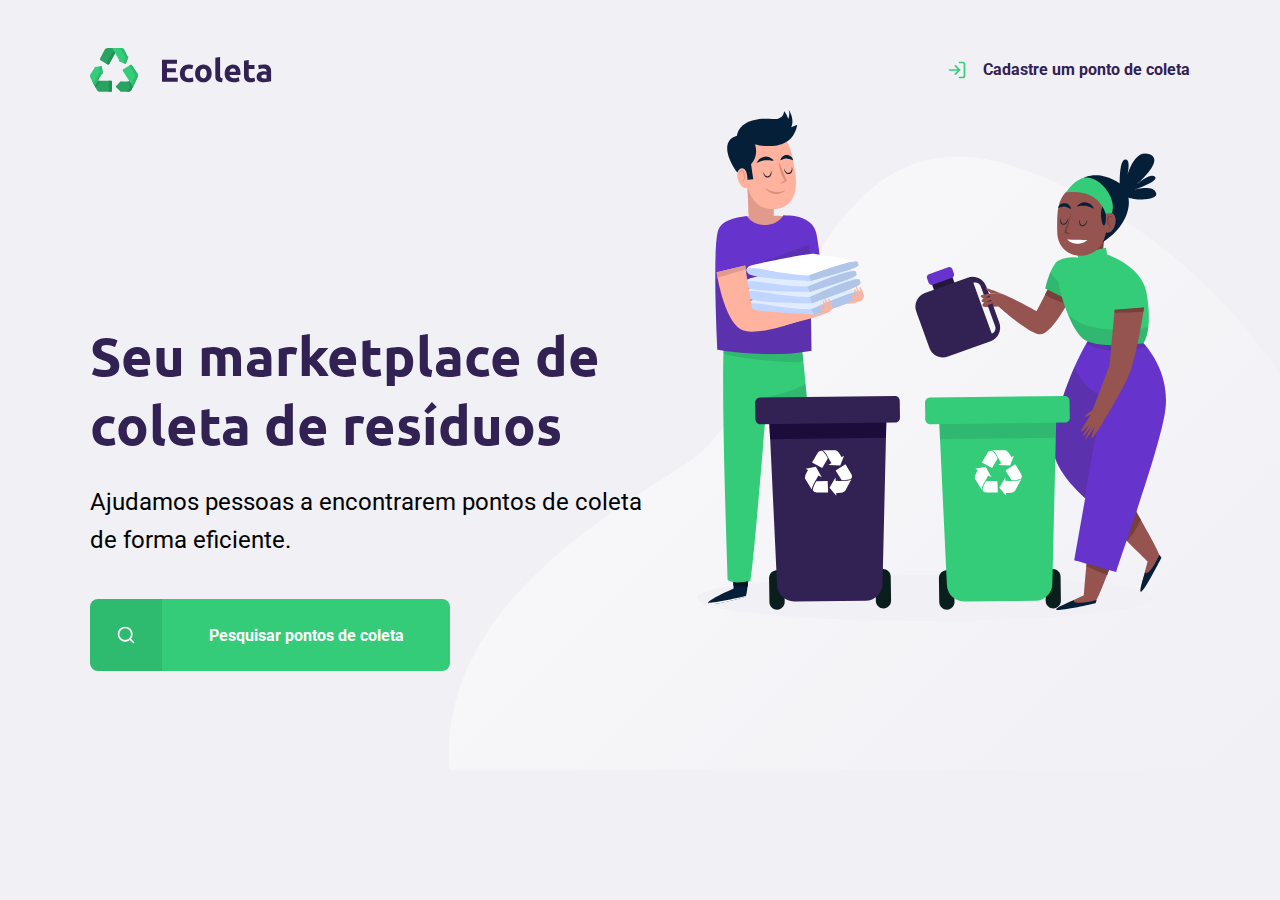
==== index.html @ 27cff9d1 "html e css da página principal do Ecoleta" ====
<!DOCTYPE html>
<html lang="pt-br">
<head>
    <meta charset="UTF-8">
    <meta name="viewport" content="width=device-width, initial-scale=1.0">
    <title>Ecoleta</title>

    <link href="https://fonts.googleapis.com/css2?family=Roboto&family=Ubuntu:wght@700&display=swap" rel="stylesheet">

    <link rel="stylesheet" href="/styles/main.css">

</head>
<body>

    <div id="page-home">

        <div class="content">
            <header>
                <img src="/assets/logo.svg" alt="Logomarca Ecoleta">    
                <a href="#">
                    <span></span>
                    Cadastre um ponto de coleta
                </a>
            </header>

            <main>
                <h1>Seu marketplace de coleta de resíduos</h1>
    
                <p>Ajudamos pessoas a encontrarem pontos de coleta de forma eficiente.</p>

                <a href="#">
                    <span></span>
                    <strong>Pesquisar pontos de coleta</strong>
                </a>
        
            </main>
    
    
        </div>    

    </div>


    
</body>
</html>
---- styles/main.css ----
:root { /* cria variáveis para utilizar em vários momentos*/
    --title-color: #322153; 
    --primary-color: #34cb79;
}

* { /* todos os seletores */
    margin: 0;
    padding: 0;
}

html {
    font-family: 'Roboto', sans-serif;
}

body {
    background: #f0f0f5;
    -webkit-font-smoothing: antialiased;
}

a {
    text-decoration: none;
}

h1, h2, h3, h4, h5, h6 {
    font-family: Ubuntu, sans-serif;
    color: var(--title-color);
}

#page-home {
    height: 100vh;

    background: url(../assets/home-background.svg) no-repeat;
    background-position: 35vw 110px;
}

#page-home .content {
    width: 90%;
    max-width: 1100px;
    height: 100%;

    margin: 0 auto;

    display: flex;
    flex-direction: column;
}

#page-home header {
    margin-top: 48px;

    display: flex;
    align-items: center;
    justify-content: space-between;
}

#page-home header a {
    display: flex;

    color: var(--title-color);
    font-weight: 700;
}

#page-home header a span {
    margin-right: 16px;
    display: flex;

    background-image: url('../assets/log-in.svg');

    width: 20px;
    height: 20px;
}

#page-home main {
    max-width: 560px;

    flex: 1;     /* ou height: 600px; mas não fica dinâmico */

    display: flex;
    flex-direction: column;
    justify-content: center;
}

#page-home main h1 {
    font-size: 54px;
}

#page-home main p {
    font-size: 24px;
    line-height: 38px;
    margin-top: 24px;
}

#page-home main a {
    width: 100%;
    max-width: 360px;
    height: 72px;

    border-radius: 8px;

    display: flex;
    align-items: center;

    margin-top: 40px;

    background-color: var(--primary-color);

    transition: 400ms;

    color: white;
}

#page-home main a:hover {
    background-color: #2fb86e;
}

#page-home main a span {
    width: 72px;
    height: 72px;

    border-top-left-radius: 8px;
    border-bottom-left-radius: 8px;

    background-color: rgba(0, 0, 0, 0.08);

    display: flex;
    align-items: center;
    justify-content: center;
}

#page-home main a span::after { /* cria um falso elemento */
    content: "";
    background-image: url('../assets/search.svg');

    width: 20px;
    height: 20px;
}

#page-home main a strong {
    flex: 1;
    color: white;
    text-align: center;
}

@media (max-width: 900px) {   /* responsivo */
    #page-home {
        background-position-x: 70vw;
    }

    #page-home .content {
        align-items: center;
        text-align: center;
    }

    #page-home header a {
        position: absolute;
        bottom: 35px;

        left: 50%;
        transform: translateX(-50%);
    }

    #page-home main {
        align-items: center;
    }
}
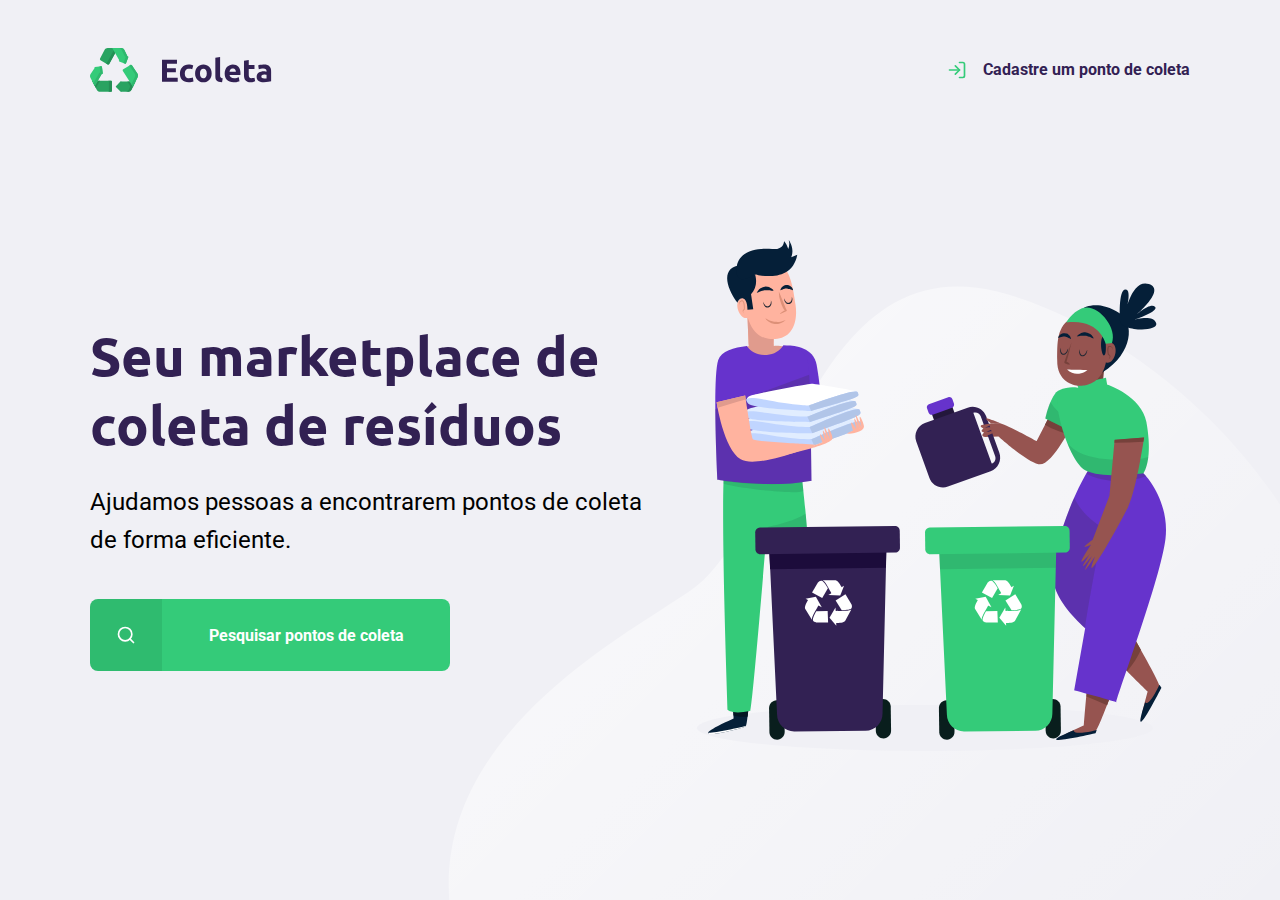
==== commit bd7b42e4: "Criar modal para a página de busca" ====
--- a/index.html
+++ b/index.html
@@ -7,8 +7,12 @@
 
     <link href="https://fonts.googleapis.com/css2?family=Roboto&family=Ubuntu:wght@700&display=swap" rel="stylesheet">
 
-    <link rel="stylesheet" href="/styles/main.css">
+    <link rel="stylesheet" href="styles/main.css">
+    <link rel="stylesheet" href="styles/home.css">
+    <link rel="stylesheet" href="styles/modal.css">
 
+    <link rel="stylesheet" href="styles/responsive.css">
+    
 </head>
 <body>
 
@@ -16,7 +20,7 @@
 
         <div class="content">
             <header>
-                <img src="/assets/logo.svg" alt="Logomarca Ecoleta">    
+                <img src="assets/logo.svg" alt="Logomarca Ecoleta">    
                 <a href="#">
                     <span></span>
                     Cadastre um ponto de coleta
@@ -33,14 +37,28 @@
                     <strong>Pesquisar pontos de coleta</strong>
                 </a>
         
-            </main>
-    
-    
+            </main>    
         </div>    
-
     </div>
 
-
+    <div id="modal" class="hide">
+        <div class="content">
+            <div class="header">
+                <h1>Pontos de Coleta</h1>
+                <a href="#">Fechar</a>
+            </div>
+            <form action="">
+                <label for="search">Cidade</label>
+                <div class="search field">
+                    <input type="text" name="search">
+                    <button>
+                        <img src="assets/search.svg" alt="Buscar">
+                    </button>
+                </div>
+            </form>
+        </div>
+    </div>
     
+    <script src="scripts/index.js"></script>
 </body>
 </html>--- a/styles/main.css
+++ b/styles/main.css
@@ -6,6 +6,7 @@
 * { /* todos os seletores */
     margin: 0;
     padding: 0;
+    box-sizing: border-box;
 }
 
 html {
@@ -26,139 +27,3 @@
     color: var(--title-color);
 }
 
-#page-home {
-    height: 100vh;
-
-    background: url(../assets/home-background.svg) no-repeat;
-    background-position: 35vw 110px;
-}
-
-#page-home .content {
-    width: 90%;
-    max-width: 1100px;
-    height: 100%;
-
-    margin: 0 auto;
-
-    display: flex;
-    flex-direction: column;
-}
-
-#page-home header {
-    margin-top: 48px;
-
-    display: flex;
-    align-items: center;
-    justify-content: space-between;
-}
-
-#page-home header a {
-    display: flex;
-
-    color: var(--title-color);
-    font-weight: 700;
-}
-
-#page-home header a span {
-    margin-right: 16px;
-    display: flex;
-
-    background-image: url('../assets/log-in.svg');
-
-    width: 20px;
-    height: 20px;
-}
-
-#page-home main {
-    max-width: 560px;
-
-    flex: 1;     /* ou height: 600px; mas não fica dinâmico */
-
-    display: flex;
-    flex-direction: column;
-    justify-content: center;
-}
-
-#page-home main h1 {
-    font-size: 54px;
-}
-
-#page-home main p {
-    font-size: 24px;
-    line-height: 38px;
-    margin-top: 24px;
-}
-
-#page-home main a {
-    width: 100%;
-    max-width: 360px;
-    height: 72px;
-
-    border-radius: 8px;
-
-    display: flex;
-    align-items: center;
-
-    margin-top: 40px;
-
-    background-color: var(--primary-color);
-
-    transition: 400ms;
-
-    color: white;
-}
-
-#page-home main a:hover {
-    background-color: #2fb86e;
-}
-
-#page-home main a span {
-    width: 72px;
-    height: 72px;
-
-    border-top-left-radius: 8px;
-    border-bottom-left-radius: 8px;
-
-    background-color: rgba(0, 0, 0, 0.08);
-
-    display: flex;
-    align-items: center;
-    justify-content: center;
-}
-
-#page-home main a span::after { /* cria um falso elemento */
-    content: "";
-    background-image: url('../assets/search.svg');
-
-    width: 20px;
-    height: 20px;
-}
-
-#page-home main a strong {
-    flex: 1;
-    color: white;
-    text-align: center;
-}
-
-@media (max-width: 900px) {   /* responsivo */
-    #page-home {
-        background-position-x: 70vw;
-    }
-
-    #page-home .content {
-        align-items: center;
-        text-align: center;
-    }
-
-    #page-home header a {
-        position: absolute;
-        bottom: 35px;
-
-        left: 50%;
-        transform: translateX(-50%);
-    }
-
-    #page-home main {
-        align-items: center;
-    }
-}
--- a/styles/home.css
+++ b/styles/home.css
@@ -0,0 +1,113 @@
+#page-home {
+    height: 100vh;
+
+    background: url('../assets/home-background.svg') no-repeat;
+    background-position: 35vw bottom;
+}
+
+#page-home .content {
+    width: 90%;
+    max-width: 1100px;
+    height: 100%;
+
+    margin: 0 auto;
+
+    display: flex;
+    flex-direction: column;
+}
+
+#page-home header {
+    margin-top: 48px;
+
+    display: flex;
+    align-items: center;
+    justify-content: space-between;
+}
+
+#page-home header a {
+    display: flex;
+
+    color: var(--title-color);
+    font-weight: 700;
+}
+
+#page-home header a span {
+    margin-right: 16px;
+    display: flex;
+
+    background-image: url('../assets/log-in.svg');
+
+    width: 20px;
+    height: 20px;
+}
+
+#page-home main {
+    max-width: 560px;
+
+    flex: 1;     /* ou height: 600px; mas não fica dinâmico */
+
+    display: flex;
+    flex-direction: column;
+    justify-content: center;
+}
+
+#page-home main h1 {
+    font-size: 54px;
+}
+
+#page-home main p {
+    font-size: 24px;
+    line-height: 38px;
+    margin-top: 24px;
+}
+
+#page-home main a {
+    width: 100%;
+    max-width: 360px;
+    height: 72px;
+
+    border-radius: 8px;
+
+    display: flex;
+    align-items: center;
+
+    margin-top: 40px;
+
+    background-color: var(--primary-color);
+
+    transition: 400ms;
+
+    color: white;
+}
+
+#page-home main a:hover {
+    background-color: #2fb86e;
+}
+
+#page-home main a span {
+    width: 72px;
+    height: 72px;
+
+    border-top-left-radius: 8px;
+    border-bottom-left-radius: 8px;
+
+    background-color: rgba(0, 0, 0, 0.08);
+
+    display: flex;
+    align-items: center;
+    justify-content: center;
+}
+
+#page-home main a span::after { /* cria um falso elemento */
+    content: "";
+    background-image: url('../assets/search.svg');
+
+    width: 20px;
+    height: 20px;
+}
+
+#page-home main a strong {
+    flex: 1;
+    color: white;
+    text-align: center;
+}--- a/styles/modal.css
+++ b/styles/modal.css
@@ -0,0 +1,91 @@
+#modal {
+    background-color: #0E0A14ef;
+
+    height: 100vh;
+    width: 100vw;
+
+    position: fixed;
+    top: 0;
+
+    display: flex;
+    justify-content: center;
+    align-items: center;
+
+    transition: 400ms;
+}
+
+#modal.hide {
+    display: none; /* esconde (hide) a tela de busca */
+}
+
+#modal .content {
+    color: white;
+
+    width: 420px;
+}
+
+#modal .header {
+    display: flex;
+    align-items: center;
+    justify-content: space-between;
+
+    margin-bottom: 48px;
+}
+
+#modal .header a {
+    background-image: url("../assets/x.svg");
+
+    width: 20px;
+    height: 20px;
+
+    display: flex;
+
+    font-size: 0.01px;
+}
+
+#modal .header h1 {
+    color: white;
+
+    font-size: 36px;
+    line-height: 42px;
+}
+
+#modal form label {
+    font-size: 14px;
+    line-height: 16px;
+
+    display: block;
+    margin-bottom: 8px;
+}
+
+#modal form .field {
+    display: flex;
+}
+
+#modal form input {
+    flex: 1;
+
+    background-color: #f0f0f5;
+
+    border-radius: 8px 0 0 8px;
+    border: 0;
+
+    padding: 16px 24px;
+
+    font-size: 16px;
+    color: #6c6c80;
+}
+
+#modal form button {
+    width: 72px;
+    height: 72px;
+
+    background-color: var(--primary-color);
+
+    border: 0;
+    border-radius: 0 8px 8px 0;
+}
+
+#modal form button:hover {
+    background-color: #2fb86e;
+}
--- a/styles/responsive.css
+++ b/styles/responsive.css
@@ -0,0 +1,34 @@
+@media (max-width: 900px) {   /* responsivo */
+    #page-home {
+        background-position-x: 70vw;
+    }
+
+    #page-home .content {
+        align-items: center;
+        text-align: center;
+    }
+
+    #page-home header a {
+        position: absolute;
+        bottom: 35px;
+
+        left: 50%;
+        transform: translateX(-50%);
+    }
+
+    #page-home main {
+        align-items: center;
+    }
+}
+
+@media (min-width: 1700px) {
+    #page-home {
+        background-position-x: 40vw;
+    }
+}
+
+@media (max-height: 760px) {
+    #page-home {
+        background-position-y: 200px;
+    }
+}